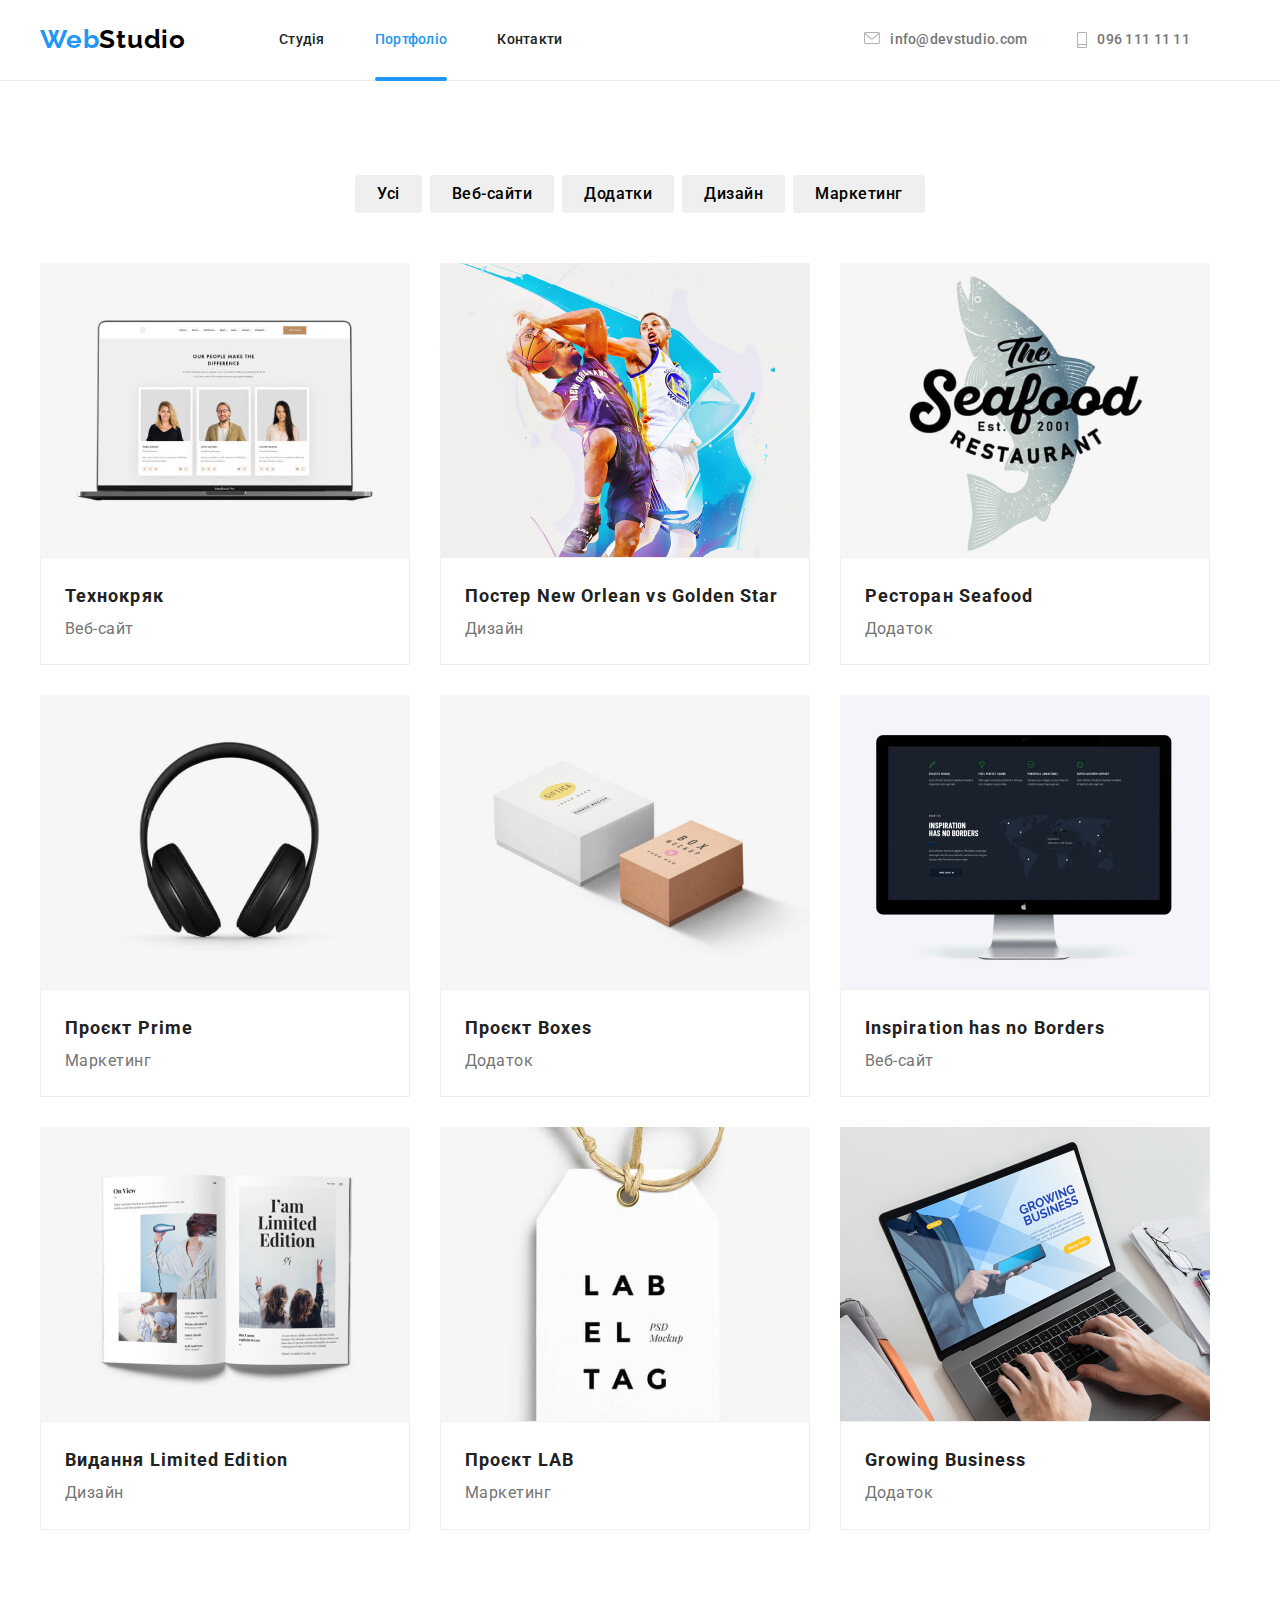
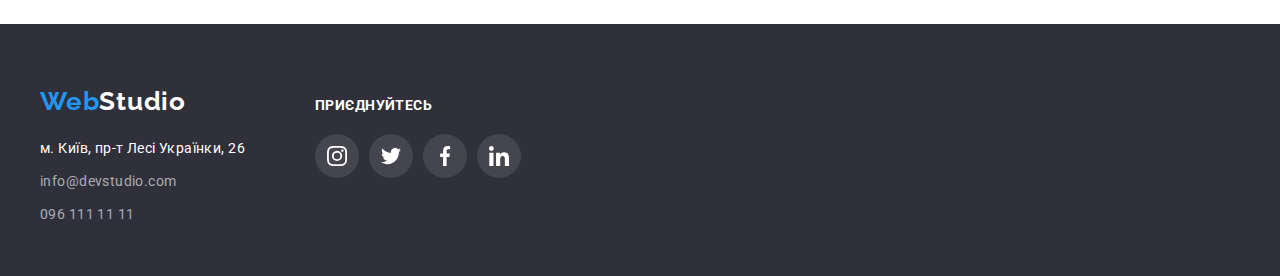
==== portfolio.html @ 2dabf64b "Копіювання 5 роботи" ====
<!DOCTYPE html>
<html lang="uk">

<head>
    <meta charset="UTF-8">
    <meta http-equiv="X-UA-Compatible" content="IE=edge">
    <meta name="viewport" content="width=device-width, initial-scale=1.0">
    <title>Портфоліо</title>

    <link rel="preconnect" href="https://fonts.googleapis.com">
    <link rel="preconnect" href="https://fonts.gstatic.com" crossorigin>
    <link href="https://fonts.googleapis.com/css2?family=Raleway:wght@700&family=Roboto:wght@400;500;700;900&display=swap" rel="stylesheet">

    <link rel="stylesheet" href="https://cdnjs.cloudflare.com/ajax/libs/modern-normalize/1.1.0/modern-normalize.min.css">
    <link rel="stylesheet" href="./css/styles.css">
</head>

<body>

    <!-- Хедер -->
    <header class="nav-border">
        <div class="container">
            <div class="container-nav">
                <nav class="container-nav">
    
                    <a href="./index.html" lang="en" title="Логотип компанії" class="logo link"><span
                            class="logo-accent">Web</span>Studio</a>
    
                    <ul class="site-nav list">
                        <li><a href="./index.html" title="Студія" class="link">Студія</a></li>
                        <li><a href="./portfolio.html" title="Портфоліо" class="link current">Портфоліо</a></li>
                        <li><a href="./contacts.html" title="Контакти" class="link">Контакти</a></li>
                    </ul>
                </nav>
                <div class="container-contacts">
                    <ul class="contacts list">
                        <li>
                            <a href="mailto:info@devstudio.com" class="email-header">
                                <svg class="header-contacts-icon" width="16px" height="12px">
                                    <use href="./images/symbol-defs.svg#icon-envelope"></use>
                                </svg> info@devstudio.com</a>
                        </li>
                        <li>
                            <a href="tel:0961111111" class="tel-header">
                                <svg class="header-contacts-icon" width="10px" height="16px">
                                    <use href="./images/symbol-defs.svg#icon-smartphone"></use>
                                </svg> 096 111 11 11</a>
                        </li>
                    </ul>
                </div>
            </div>
        </div>
    </header>

    <main>
        <section class="main-portfolio">
            <div class="container">

                <h2 class="hidden">Фільтр</h2>
                    <div class="container-buttoms">
                        <ul class="list buttom-list">
                            <li class="buttom-list"><button type="button" class="button secondary">Усі</button></li>
                            <li class="buttom-list"><button type="button" class="button secondary">Веб-сайти</button></li>
                            <li class="buttom-list"><button type="button" class="button secondary">Додатки</button></li>
                            <li class="buttom-list"><button type="button" class="button secondary">Дизайн</button></li>
                            <li class="buttom-list"><button type="button" class="button secondary">Маркетинг</button></li>
                        </ul>
                    </div>

                
                <!-- Проекти студії -->
                <h2 class="ourworks hidden">Проекти студії</h2>
                <div class="portfolio">

                    <ul class="list-portfolio">
                        <li class="li-portfolio">

                            <div class="portfolio-top-wrap">
                                <img class="portfolio-image" src="./images/project1.jpg" alt="Технокряк294" width="370">
                                <p class="portfolio-top-text">
                                    Ресурс пропонує комплексні пропозиції з різним рівнем функціоналу та сервісів. Все це дозволить відвідувачу отримати
                                    вичерпні відомості про компанію чи приватну особу.
                                </p>  
                            </div>

                            <div class="list-portfolio-substrate">
                                <h3 class="maintextheader-portfolio">Технокряк</h3>
                                <p class="maintext-portfolio">Веб-сайт</p>
                            </div>
                        </li>
            
                        <li class="li-portfolio">
                            <div class="portfolio-top-wrap">
                                <img class="portfolio-image" src="./images/project2.jpg" alt="Постер New Orlean vs Golden Star" width="370">
                                <p class="portfolio-top-text">
                                    Ресурс пропонує комплексні пропозиції з різним рівнем функціоналу та сервісів. Все це дозволить відвідувачу отримати
                                    вичерпні відомості про компанію чи приватну особу.
                                </p>
                            </div>

                            <div class="list-portfolio-substrate">
                                <h3 class="maintextheader-portfolio">Постер New Orlean vs Golden Star</h3>
                                <p class="maintext-portfolio">Дизайн</p>
                            </div>
                        </li>
            
                        <li class="li-portfolio">
                            <div class="portfolio-top-wrap">
                                <img class="portfolio-image" src="./images/project3.jpg" alt="Ресторан Seafood" width="370">
                                <p class="portfolio-top-text">
                                    Ресурс пропонує комплексні пропозиції з різним рівнем функціоналу та сервісів. Все це дозволить відвідувачу отримати
                                    вичерпні відомості про компанію чи приватну особу.
                                </p>
                            </div>
                            <div class="list-portfolio-substrate">
                                <h3 class="maintextheader-portfolio">Ресторан Seafood</h3>
                                <p class="maintext-portfolio">Додаток</p>
                                </div>
                        </li>
            
                        <li class="li-portfolio">
                            <div class="portfolio-top-wrap">
                                <img class="portfolio-image" src="./images/project4.jpg" alt=" Проєкт Prime" width="370">
                                <p class="portfolio-top-text">
                                    Ресурс пропонує комплексні пропозиції з різним рівнем функціоналу та сервісів. Все це дозволить відвідувачу отримати
                                    вичерпні відомості про компанію чи приватну особу.
                                </p>
                            </div>
                            <div class="list-portfolio-substrate">
                                <h3 class="maintextheader-portfolio">Проєкт Prime</h3>
                                <p class="maintext-portfolio">Маркетинг</p>
                            </div>
                        </li>

                        <li class="li-portfolio">
                            <div class="portfolio-top-wrap">
                                <img class="portfolio-image" src="./images/project5.jpg" alt="Проєкт Boxes" width="370">
                                <p class="portfolio-top-text">
                                    Ресурс пропонує комплексні пропозиції з різним рівнем функціоналу та сервісів. Все це дозволить відвідувачу отримати
                                    вичерпні відомості про компанію чи приватну особу.
                                </p>
                            </div>

                            <div class="list-portfolio-substrate">
                                <h3 class="maintextheader-portfolio">Проєкт Boxes</h3>
                                <p class="maintext-portfolio">Додаток</p>
                            </div>
                        </li>
                        
                        <li class="li-portfolio">
                            <div class="portfolio-top-wrap">
                                <img class="portfolio-image" src="./images/project6.jpg" alt="Inspiration has no Borders" width="370">
                                <p class="portfolio-top-text">
                                    Ресурс пропонує комплексні пропозиції з різним рівнем функціоналу та сервісів. Все це дозволить відвідувачу отримати
                                    вичерпні відомості про компанію чи приватну особу.
                                </p>
                            </div>

                            <div class="list-portfolio-substrate">
                                <h3 class="maintextheader-portfolio">Inspiration has no Borders</h3>
                                <p class="maintext-portfolio">Веб-сайт</p>
                            </div>
                        </li>
                        
                        <li class="li-portfolio">
                            <div class="portfolio-top-wrap">
                                <img class="portfolio-image" src="./images/project7.jpg" alt="Видання Limited Edition" width="370">
                                <p class="portfolio-top-text">
                                    Ресурс пропонує комплексні пропозиції з різним рівнем функціоналу та сервісів. Все це дозволить відвідувачу отримати
                                    вичерпні відомості про компанію чи приватну особу.
                                </p>
                            </div>

                            <div class="list-portfolio-substrate">
                                <h3 class="maintextheader-portfolio">Видання Limited Edition</h3>
                                <p class="maintext-portfolio">Дизайн</p>
                            </div>
                        </li>
                        
                        <li class="li-portfolio">
                            <div class="portfolio-top-wrap">
                                <img class="portfolio-image" src="./images/project8.jpg" alt="Проєкт LAB" width="370">
                                <p class="portfolio-top-text">
                                    Ресурс пропонує комплексні пропозиції з різним рівнем функціоналу та сервісів. Все це дозволить відвідувачу отримати
                                    вичерпні відомості про компанію чи приватну особу.
                                </p>
                            </div>

                            <div class="list-portfolio-substrate">
                                <h3 class="maintextheader-portfolio">Проєкт LAB</h3>
                                <p class="maintext-portfolio">Маркетинг</p>
                            </div>

                        <li class="li-portfolio">
                            <div class="portfolio-top-wrap">
                                <img class="portfolio-image" src="./images/project9.jpg" alt="Growing Business" width="370">
                                <p class="portfolio-top-text">
                                    Ресурс пропонує комплексні пропозиції з різним рівнем функціоналу та сервісів. Все це дозволить відвідувачу отримати
                                    вичерпні відомості про компанію чи приватну особу.
                                </p>
                            </div>

                            <div class="list-portfolio-substrate">
                                <h3 class="maintextheader-portfolio">Growing Business</h3>
                                <p class="maintext-portfolio">Додаток</p>
                            </div>
                        </li>
                        </li>
                    </ul>
                </div>
            </div>
        </section>

    </main>

<!-- Футер -->
    <footer class="footer">
        <div class="container flex-footer">
            <div>
                <a href="./index.html" lang="en" title="Логотип компанії" class="logo link"><span
                    class="logo-accent">Web</span><span class="logo-footer">Studio</span></a>

                <address class="address">м. Київ, пр-т Лесі Українки, 26</address>

                <ul class="contacts-footer list">
                    <li><a href="mailto:info@devstudio.com" class="link email-footer">info@devstudio.com</a></li>
                    <li><a href="tel:0961111111" class="link tel-footer"> 096 111 11 11</a></li>
                </ul>
            </div>
            <div>
                <p class="maintextheader-join-us uppercase">Приєднуйтесь</p>
                <ul class="soc-icons-list">
                    <li class="soc-icons-item">
                        <a href="" class="footer-soc-icons-link">
                            <svg class="soc-icons-icon" width="20px" height="20px">
                                <use href="./images/symbol-defs.svg#icon-instagram"></use>
                            </svg>
                        </a>
                    </li>
                    <li class="soc-icons-item">
                        <a href="" class="footer-soc-icons-link">
                            <svg class="soc-icons-icon" width="20px" height="20px">
                                <use href="./images/symbol-defs.svg#icon-twitter"></use>
                            </svg>
                        </a>
                    </li>
                    <li class="soc-icons-item">
                        <a href="" class="footer-soc-icons-link">
                            <svg class="soc-icons-icon" width="20px" height="20px">
                                <use href="./images/symbol-defs.svg#icon-facebook"></use>
                            </svg>
                        </a>
                    </li>
                    <li class="soc-icons-item">
                        <a href="" class="footer-soc-icons-link">
                            <svg class="soc-icons-icon" width="20px" height="20px">
                                <use href="./images/symbol-defs.svg#icon-linkedin"></use>
                            </svg>
                        </a>
                    </li>
                </ul>
            </div>
        </div>
    </footer>

</body>

</html>
---- css/styles.css ----
html {
  box-sizing: border-box;
}

*,
*::before,
*::after {
  box-sizing: inherit;
}

:root {
  --logo-color: #000000;
  --primary-text-color: #212121;
  --accent-text-color: #2196f3;
  --light-text-color: #ffffff;
  --grey-text-color: #757575;
  --primary-background-color: #ffffff;
  --secondary-background-color: #2f303a;
  --section-ourteam-background-color: #f5f4fa;
  --svg-main-color:#afb1b8;
  --timing-function:cubic-bezier(0.4, 0, 0.2, 1);
}

body {
  font-family: 'Roboto', sans-serif;
  background-color: var(--primary-background-color);
  color: var(--primary-text-color);
}

.container {
  width: 1230px;
  padding-left: 15px;
  padding-right: 15px;
  margin: 0 auto;
}

.container-nav,
.container-nav-border {
  display: flex;
  align-items: center;
}

.nav-border {
  border-bottom: 1px solid #eeeeee;
}

.container-buttoms {
  display: flex;
  justify-content: center;
}

.container-contacts {
  display: flex;
  margin-left: auto;
  justify-content: baseline;
}

.contacts-li {
    justify-content: center;
    text-align: center;
}

.main-portfolio {
  padding-top: 94px;
  padding-bottom: 94px;
}

.portfolio {
  margin-top: 50px;
}

/* Списки */

.list {
  list-style: none;
  padding: 0;
  margin: 0;
  display: flex;
  justify-content: center;
}

.buttom-list {
  gap: 8px;
}

.list-portfolio,
.list-our-works,
.list-our-team,
.list-our-clients {
  list-style: none;
  padding: 0;
  margin: 0;
  display: flex;
  flex-wrap: wrap;
  gap: 30px;
}

.our-team-image,
.portfolio-image {
  display: block;
}

.portfolio-top-text {
  position: absolute;
  top: 0;
  left: 0;
  background: rgba(33, 150, 243, 0.9);
  color: var(--light-text-color);
  letter-spacing: 0.03em;
  font-size: 18px;
  line-height: 1.6;
  padding: 63px 24px;
  margin: 0;
  height: 100%;
  transform: translateY(100%);
  transition: transform 300ms linear;
  /* overflow: auto; */
}

.portfolio-top-wrap {
  position: relative;
  overflow: hidden;
}

.list-our-team-decoration:last-child {
  margin-right: 0;
}
.list-our-team-decoration {
  box-shadow: 0px 1px 3px rgba(0, 0, 0, 0.12), 0px 1px 1px rgba(0, 0, 0, 0.14),
    0px 2px 1px rgba(0, 0, 0, 0.2);
  border-radius: 0px 0px 4px 4px;
}

.list-our-team-substrate {
  background-color: var(--primary-background-color);
  text-align: center;
  padding-top: 30px;
  padding-bottom: 30px;
}

.list-portfolio-substrate {
  border: 1px solid #eeeeee;
  padding: 20px 24px;
}

.li-portfolio {
  transition-property: box-shadow;
  transition-duration: 250ms;
  transition-timing-function: cubic-bezier(0.4, 0, 0.2, 1);
}

.li-portfolio:hover,
.li-portfolio:focus {
    box-shadow: 0px 1px 1px rgba(0, 0, 0, 0.12), 0px 4px 4px rgba(0, 0, 0, 0.06), 1px 4px 6px rgba(0, 0, 0, 0.16);
}

.li-portfolio:hover .portfolio-top-text {
    transform: translateY(0);
}

/* Заголовки */

.features-maintext,
.ourworks-maintext,
.ourteam-maintext,
.ourclients-maintext {
  font-weight: 700;
  font-size: 36px;
  line-height: 1.2;
  letter-spacing: 0.03em;
  margin-top: 0;
  margin-bottom: 50px;
  text-align: center;
}

.maintextheader-features {
  margin-bottom: 10px;
}

.maintextheader-features,
.maintextheader-join-us,
.ourworks-text {
    font-weight: 700;
    font-size: 14px;
    line-height: 1.14;
    letter-spacing: 0.03em;
}

.maintextheader-join-us,
.ourworks-text {
    color: var(--primary-background-color);
}

.ourworks-link {
  text-decoration: none;
  position: relative;
} 

.our-works-image {
  display: block;
}

.ourworks-overlay {
  display: flex;
  justify-content: center;
  align-items: center;
  position:absolute;
  bottom:0;
  height: 70px;
  width: 100%;
  background: rgba(47, 48, 58, 0.8);
}

.maintextheader-join-us {
  margin-bottom: 20px;
}

.maintextheader-team {
  font-weight: 500;
  font-size: 16px;
  line-height: 1.2;
  letter-spacing: 0.03em;
  margin: 0 0;
  padding-bottom: 10px;
}

.maintextheader-portfolio {
  font-weight: 700;
  font-size: 18px;
  line-height: 2;
  letter-spacing: 0.06em;
  margin: 0 0;
}

.maintext-portfolio {
  font-size: 16px;
  line-height: 1.9;
  letter-spacing: 0.03em;
  color: var(--grey-text-color);
  margin: 0 0;
}

.maintext-features {
  font-size: 14px;
  line-height: 1.71;
  letter-spacing: 0.03em;
  color: var(--grey-text-color);
  margin-top: 0;
  margin-bottom: 0;
}

.maintext-team {
  font-size: 16px;
  line-height: 1.2;
  letter-spacing: 0.03em;
  color: var(--grey-text-color);
  margin: 0 0;
}

/* Скрыть заголовки */

.hidden {
  position: absolute;
  white-space: nowrap;
  width: 1px;
  height: 1px;
  overflow: hidden;
  border: 0;
  padding: 0;
  clip: rect(0 0 0 0);
  clip-path: inset(50%);
  margin: -1px;
}

/* Логотип */

.logo {
  font-family: 'Raleway', sans-serif;
  color: var(--logo-color);
  font-weight: 700;
  font-size: 26px;
  line-height: 1.2;
  letter-spacing: 0.03em;
}

.logo-accent {
  color: var(--accent-text-color);
}

.logo.link {
  text-decoration: none;
}

/* Навігація */

.site-nav {
  display: flex;
  font-weight: 500;
  font-size: 14px;
  line-height: 1.14;
  letter-spacing: 0.02em;
  margin-left: 93px;
}

.site-nav .link:hover,
.site-nav .link:focus {
  color: var(--accent-text-color);
}

.site-nav .link {
  position: relative;
  display: block;
  padding-top: 32px;
  padding-bottom: 32px;
  text-decoration: none;
  color: var(--primary-text-color);
  transition-property: color;
  transition-duration: 250ms;
  transition-timing-function: cubic-bezier(0.4, 0, 0.2, 1);
}

.site-nav .link.current {
  color: var(--accent-text-color);
}

.site-nav .link.current:after {
  content:'';
  position: absolute;
  bottom: -1px;
  display: block;
  width: 100%;
  height: 4px;
  background: var(--accent-text-color);
  border-radius: 2px;
}


.site-nav li {
  margin-right: 50px;
}


/* Контактная информация */

.header-contacts-icon {
  fill: var(--svg-main-color);
  margin-right: 10px;
  transition-property: background-color;
  transition-duration: 250ms;
  transition-timing-function: cubic-bezier(0.4, 0, 0.2, 1);
}

.email-header,
.tel-header {
  color: var(--grey-text-color);
  text-decoration: none;
  display: flex;
  justify-content: center;
  text-align: center;
  transition-property: background-color;
  transition-duration: 250ms;
  transition-timing-function: cubic-bezier(0.4, 0, 0.2, 1);
}

.email-header:hover,
.email-header:focus {
    color: var(--accent-text-color);
}

.tel-header:hover,
.tel-header:focus {
    color: var(--accent-text-color);
}

.email-header:hover .header-contacts-icon,
.email-header:focus .header-contacts-icon {
  fill: var(--accent-text-color);
}

.tel-header:hover .header-contacts-icon,
.tel-header:focus .header-contacts-icon {
  fill: var(--accent-text-color);
}


.contacts {
  display: flex;
  font-weight: 500;
  font-size: 14px;
  line-height: 1.14;
  letter-spacing: 0.02em;
}

.contacts-footer .list,
.contacts-footer .link,
.contacts .list,
.contacts .link {
  text-decoration: none;
}

.contacts li {
  margin-right: 50px;
  display: flex;
  justify-content: center;
}

.contacts-footer {
  font-weight: 500;
  font-size: 14px;
  line-height: 1.14;
  letter-spacing: 0.02em;
  display: block;
}

.contacts-footer li {
  margin-top: 9px;
  margin-bottom: 9px;
  display: block;
}

/* Герой */

.overlay {
  max-width: 1600px;
  height: 600px;
  margin-left: auto;
  margin-right: auto;
  background-image: linear-gradient(rgba(47, 48, 58, 0.4), rgba(47, 48, 58, 0.4)),
    url(../images/Hero.jpg);
  background-size: cover;
  background-position: center;
  background-repeat: no-repeat;
}

.hero {
  background-color: var(--secondary-background-color);
  justify-content: center;
  text-align: center;
  padding-top: 200px;
  padding-bottom: 200px;
}

.hero-title {
  color: var(--light-text-color);
  font-weight: 900;
  font-size: 44px;
  line-height: 1.4;
  letter-spacing: 0.06em;
  margin-top: 0;
  margin-bottom: 30px;
}

.hero-title-position {
  width: 696px;
  display: inline-block;
}

.hero-buttom-position {
  display: block;
}

/* Основной блок */

/* Секція "Особливості" i "Чим ми займаємося" */

.features {
  background-color: var(--primary-background-color);
}

.ourworks {
  background-color: var(--primary-background-color);
  padding-bottom: 94px;
}

/* Секція "Наша команда" */

.ourteam {
  background-color: var(--section-ourteam-background-color);
}

.soc-icons-icon {
  transition-property: fill;
  transition-duration: 250ms;
  transition-timing-function: cubic-bezier(0.4, 0, 0.2, 1);
}

.soc-icons-list {
    padding: 0 0;
    margin-top: 16px;
    list-style: none;
    gap: 10px;
}

.soc-icons-list,
.soc-icons-item {
    display: flex;
    justify-content: center;
    align-items: center;
}

.soc-icons-link {
    display: flex;   
    padding: 12px;
    width: 44px;
    height: 44px;
    border-radius: 50%;
    fill: var(--svg-main-color);
    transition-property: background-color;
    transition-duration: 250ms;
    transition-timing-function: cubic-bezier(0.4, 0, 0.2, 1);
}

.soc-icons-link:hover,
.soc-icons-link:focus {
    background-color: var(--accent-text-color);
}

.soc-icons-link:hover .soc-icons-icon,
.soc-icons-link:focus .soc-icons-icon {
    fill: var(--light-text-color);
}

.features,
.ourteam,
.ourclients {
  padding-top: 94px;
  padding-bottom: 94px;
}

.features-li {
  width: 270px;
  margin-right: 30px;
}

.features-li:last-child {
  padding-right: 0;
}

.features-block {
    width: 270px;
    height: 120px;
    background-color: var(--section-ourteam-background-color);
    border-radius: 4px;
    margin-bottom: 30px;
    display: flex;
    justify-content:center;
    align-items: center;
}

.features-block-icon {
    width: 70px;
    height: 70px;
}

.button {
  display: inline-block;
  font-family: inherit;
  border: hidden;
  cursor: pointer;
}

/* Секція Постійні клієнти */

.our-clients-icon {
    fill: var(--svg-main-color);
    transition-property: fill;
    transition-duration: 250ms;
    transition-timing-function: cubic-bezier(0.4, 0, 0.2, 1);
}

.list-our-clients-substrate {
    display: flex;
    align-items: center;
    fill: var(--svg-main-color);
}

.our-clients-link {
    display: flex;
    justify-content: center;
    align-items: center;
    width: 170px;
    height: 92px;
    border: 1px solid #AFB1B8;
    border-radius: 4px;
    transition-property: border-color, fill;
    transition-duration: 250ms;
    transition-timing-function: cubic-bezier(0.4, 0, 0.2, 1);
}

/* substrate - это подложка, div */

.our-clients-link:focus,
.our-clients-link:hover {
    border-color: var(--accent-text-color);
}

.our-clients-link:focus .our-clients-icon,
.our-clients-link:hover .our-clients-icon {
    fill: var(--accent-text-color);
}


/* Кнопки */

.button.primary {
  color: var(--light-text-color);
  background-color: var(--accent-text-color);
  font-weight: 700;
  font-size: 16px;
  line-height: 1.9;
  align-items: center;
  text-align: center;
  letter-spacing: 0.06em;
  padding: 10px 32px;
  border-radius: 4px;
  text-align: center;
  transition-property: color, background-color;
  transition-duration: 250ms;
  transition-timing-function: cubic-bezier(0.4, 0, 0.2, 1);
}

.button.primary:hover,
.button.primary:focus {
  color: var(--light-text-color);
  background-color: var(--accent-text-color);
}

.button.secondary {
  font-weight: 500;
  font-size: 16px;
  line-height: 1.6;
  text-align: center;
  letter-spacing: 0.03em;
  padding: 6px 22px;
  border-radius: 4px;
  text-align: center;
  transition-property: background-color, color, box-shadow;
  transition-duration: 250ms;
  transition-timing-function: cubic-bezier(0.4, 0, 0.2, 1);
}

.button.secondary:hover,
.button.secondary:focus {
  background-color: var(--accent-text-color);
  color: var(--light-text-color);
  box-shadow: 0px 3px 1px rgba(0, 0, 0, 0.1), 0px 1px 2px rgba(0, 0, 0, 0.08), 0px 2px 2px rgba(0, 0, 0, 0.12);
}

.uppercase {
  text-transform: uppercase;
}

/* Футер*/

.footer {
  background-color: var(--secondary-background-color);
  height: 252px;
  padding-top: 60px;
  padding-bottom: 60px;
}

.flex-footer {
    display: flex;
    align-items: baseline;
    justify-content: baseline;
    gap: 70px;
}

.address {
  color: var(--light-text-color);
  font-style: normal;
  font-size: 14px;
  line-height: 1.7;
  letter-spacing: 0.03em;
  margin-top: 20px;
}

.logo-footer {
  color: var(--light-text-color);
}

.email-footer,
.tel-footer {
  color: rgba(255, 255, 255, 0.6);
  font-weight: 400;
  font-size: 14px;
  line-height: 1.7;
  letter-spacing: 0.03em;
  transition-property: color;
  transition-duration: 250ms;
  transition-timing-function: cubic-bezier(0.4, 0, 0.2, 1);
}

.email-footer:hover,
.email-footer:focus {
  color: var(--accent-text-color);
}

.tel-footer:hover,
.tel-footer:focus {
  color: var(--accent-text-color);
}


.footer-soc-icons-link {
  display: flex;
  padding: 12px;
  width: 44px;
  height: 44px;
  border-radius: 50%;
  background-color: rgba(255, 255, 255, 0.1);
  fill: var(--light-text-color);
  transition-property: background-color, fill;
  transition-duration: 250ms;
  transition-timing-function: cubic-bezier(0.4, 0, 0.2, 1);
}

.footer-soc-icons-link:hover,
.footer-soc-icons-link:focus {
    background-color: var(--accent-text-color);
}

.footer-soc-icons-link:hover .footer-soc-icons-icon,
.footer-soc-icons-link:focus .footer-soc-icons-icon {
    fill: var(--light-text-color);
}


.backdrop {
  top: 0;
  width: 100%;
  height: 100%;
  position: fixed;
  background: rgba(0, 0, 0, 0.2);
  transition: opacity 300ms linear, visibility 300ms linear;
}


.modal {
  width: 528px;
  min-height: 581px;
  background-color: var(--primary-background-color);
  position: absolute;
  top: 50%;
  left: 50%;
  transform: translate(-50%, -50%) scale(1);
  transition: transform 300ms linear;
}

.backdrop.is-hidden .modal {
  transform: translate(-50%, -50%) scale(0);

}

.modal-btn {
  width: 30px;
  height: 30px;
  border: 1px solid rgba(0, 0, 0, 0.1);
  border-radius: 50%;
  background-color: transparent;
  position: absolute;
  right: 8px;
  top: 8px;
  display: flex;
  align-items: center;
  justify-content: center;
  padding: 0;
  cursor: pointer;
}


.is-hidden {
  opacity: 0;
  visibility: hidden;
  pointer-events: none;
}
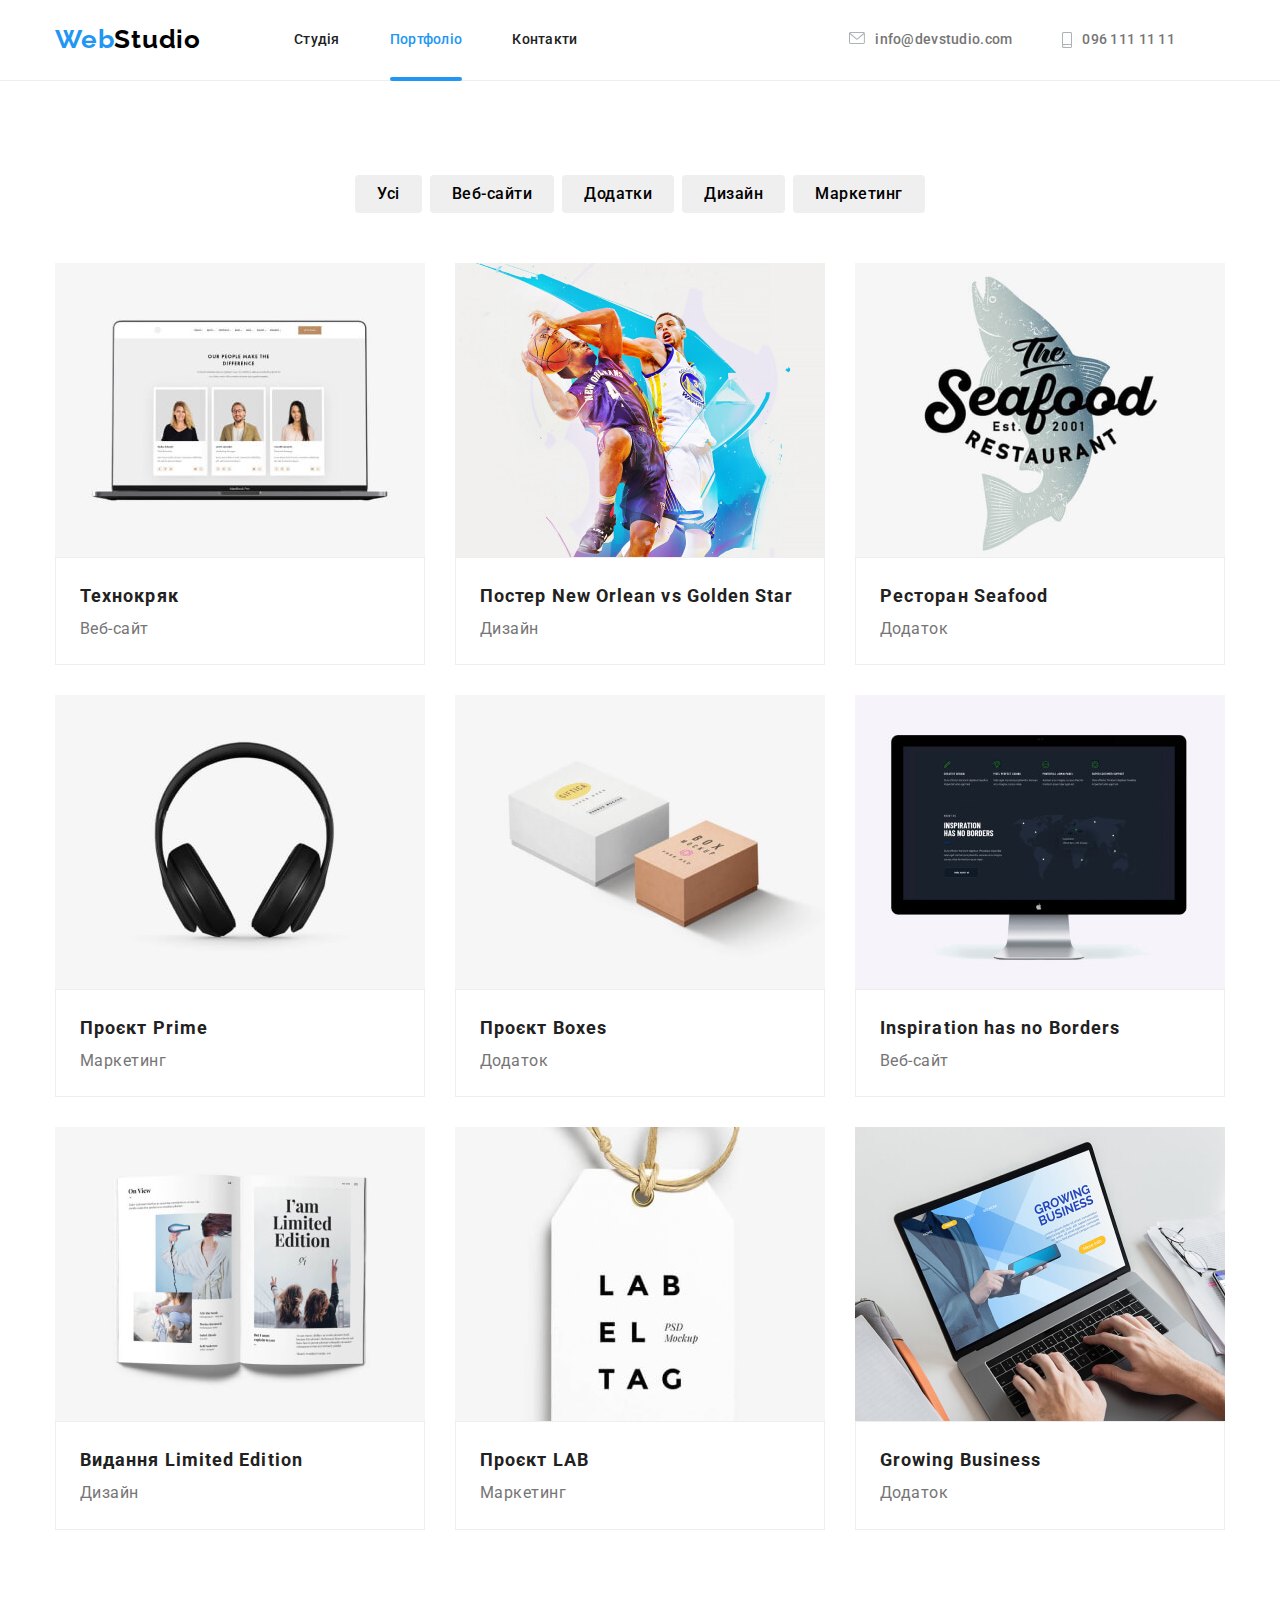
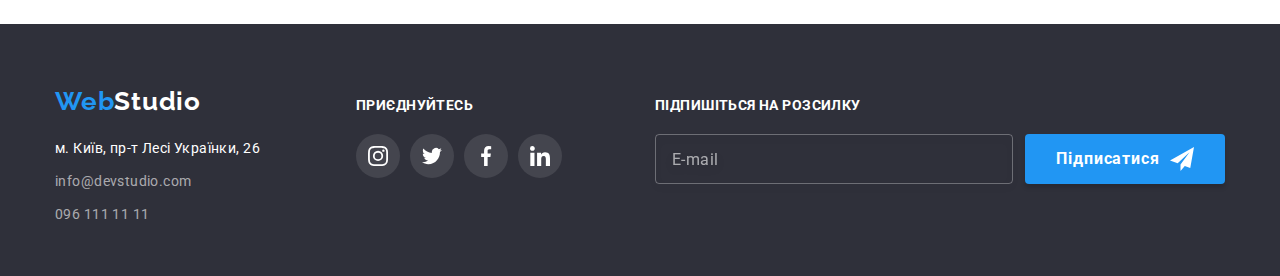
==== commit 625226c7: "Зробила футер" ====
--- a/portfolio.html
+++ b/portfolio.html
@@ -214,54 +214,68 @@
     </main>
 
 <!-- Футер -->
-    <footer class="footer">
-        <div class="container flex-footer">
-            <div>
-                <a href="./index.html" lang="en" title="Логотип компанії" class="logo link"><span
+<footer class="footer">
+    <div class="container flex-footer">
+        <div>
+            <a href="./index.html" lang="en" title="Логотип компанії" class="logo link"><span
                     class="logo-accent">Web</span><span class="logo-footer">Studio</span></a>
 
-                <address class="address">м. Київ, пр-т Лесі Українки, 26</address>
-
-                <ul class="contacts-footer list">
-                    <li><a href="mailto:info@devstudio.com" class="link email-footer">info@devstudio.com</a></li>
-                    <li><a href="tel:0961111111" class="link tel-footer"> 096 111 11 11</a></li>
-                </ul>
+            <address class="address">м. Київ, пр-т Лесі Українки, 26</address>
+
+            <ul class="contacts-footer list">
+                <li><a href="mailto:info@devstudio.com" class="link email-footer">info@devstudio.com</a></li>
+                <li><a href="tel:0961111111" class="link tel-footer"> 096 111 11 11</a></li>
+            </ul>
+        </div>
+
+        <div class="soc-icons-footer">
+            <p class="maintextheader-join-us uppercase">Приєднуйтесь</p>
+            <ul class="soc-icons-list">
+                <li class="soc-icons-item">
+                    <a href="" class="footer-soc-icons-link">
+                        <svg class="soc-icons-icon" width="20px" height="20px">
+                            <use href="./images/symbol-defs.svg#icon-instagram"></use>
+                        </svg>
+                    </a>
+                </li>
+                <li class="soc-icons-item">
+                    <a href="" class="footer-soc-icons-link">
+                        <svg class="soc-icons-icon" width="20px" height="20px">
+                            <use href="./images/symbol-defs.svg#icon-twitter"></use>
+                        </svg>
+                    </a>
+                </li>
+                <li class="soc-icons-item">
+                    <a href="" class="footer-soc-icons-link">
+                        <svg class="soc-icons-icon" width="20px" height="20px">
+                            <use href="./images/symbol-defs.svg#icon-facebook"></use>
+                        </svg>
+                    </a>
+                </li>
+                <li class="soc-icons-item">
+                    <a href="" class="footer-soc-icons-link">
+                        <svg class="soc-icons-icon" width="20px" height="20px">
+                            <use href="./images/symbol-defs.svg#icon-linkedin"></use>
+                        </svg>
+                    </a>
+                </li>
+            </ul>
+        </div>
+
+        <div class="subscription">
+            <label for="user-email" class="maintextheader-join-us uppercase">Підпишіться на розсилку</label>
+            <div class="subscr-div">
+                <input type="email" class="input-subscr" name="user-email" placeholder="E-mail">
+
+                <button type="submit" class="modal-btn-subsr">Підписатися
+                    <svg class="icon-telegram" width="24px" height="24px">
+                        <use href="./images/symbol-defs.svg#icon-icon-send"></use>
+                    </svg>
+                </button>
             </div>
-            <div>
-                <p class="maintextheader-join-us uppercase">Приєднуйтесь</p>
-                <ul class="soc-icons-list">
-                    <li class="soc-icons-item">
-                        <a href="" class="footer-soc-icons-link">
-                            <svg class="soc-icons-icon" width="20px" height="20px">
-                                <use href="./images/symbol-defs.svg#icon-instagram"></use>
-                            </svg>
-                        </a>
-                    </li>
-                    <li class="soc-icons-item">
-                        <a href="" class="footer-soc-icons-link">
-                            <svg class="soc-icons-icon" width="20px" height="20px">
-                                <use href="./images/symbol-defs.svg#icon-twitter"></use>
-                            </svg>
-                        </a>
-                    </li>
-                    <li class="soc-icons-item">
-                        <a href="" class="footer-soc-icons-link">
-                            <svg class="soc-icons-icon" width="20px" height="20px">
-                                <use href="./images/symbol-defs.svg#icon-facebook"></use>
-                            </svg>
-                        </a>
-                    </li>
-                    <li class="soc-icons-item">
-                        <a href="" class="footer-soc-icons-link">
-                            <svg class="soc-icons-icon" width="20px" height="20px">
-                                <use href="./images/symbol-defs.svg#icon-linkedin"></use>
-                            </svg>
-                        </a>
-                    </li>
-                </ul>
-            </div>
-        </div>
-    </footer>
+        </div>
+    </div>
+</footer>
 
 </body>
 
--- a/css/styles.css
+++ b/css/styles.css
@@ -28,7 +28,7 @@
 }
 
 .container {
-  width: 1230px;
+  width: 1200px;
   padding-left: 15px;
   padding-right: 15px;
   margin: 0 auto;
@@ -663,10 +663,10 @@
     display: flex;
     align-items: baseline;
     justify-content: baseline;
-    gap: 70px;
 }
 
 .address {
+  width: 231px;
   color: var(--light-text-color);
   font-style: normal;
   font-size: 14px;
@@ -701,6 +701,9 @@
   color: var(--accent-text-color);
 }
 
+.soc-icons-footer {
+  margin-left: 70px;
+}
 
 .footer-soc-icons-link {
   display: flex;
@@ -745,6 +748,8 @@
   left: 50%;
   transform: translate(-50%, -50%) scale(1);
   transition: transform 300ms linear;
+  margin: 0;
+  padding: 0;
 }
 
 .backdrop.is-hidden .modal {
@@ -773,4 +778,237 @@
   opacity: 0;
   visibility: hidden;
   pointer-events: none;
+}
+
+.modal-btn svg:focus,
+.modal-btn svg:hover {
+  fill: var(--accent-text-color);
+  transition-duration: 250ms;
+  transition-timing-function: cubic-bezier(0.4, 0, 0.2, 1);
+}
+
+.modal-form {
+  text-align: center;
+  justify-content: center;
+  align-items: center;
+}
+
+.modal-title {
+  font-weight: 700;
+  font-size: 20px;
+  line-height: 1.15;
+  text-align: center;
+  letter-spacing: 0.03em;
+  color: var(--primary-text-color);
+  margin: 40px 40px 12px;
+}
+
+.modal-div {
+  margin: 0;
+  margin-bottom: 10px;
+}
+
+.check-div {
+  display: flex;
+  align-items: center;
+  justify-content: center;
+  margin-top: 20px;
+}
+
+.input-label {
+  display: block;
+  margin: 0;
+  padding-left: 40px;
+  text-align: left;
+  font-size: 12px;
+  line-height: 1.16;
+  letter-spacing: 0.01em;
+  color: var(--grey-text-color);
+}
+
+.checkbox-text {
+    font-size: 14px;
+    line-height: 1.71;
+    letter-spacing: 0.03em;
+    color: var(--grey-text-color);
+    display: flex;
+    align-items: center;
+    justify-content: center;
+}
+
+.checkbox-text span {
+  width: 16px;
+  height: 15px;
+  border: 2px solid var(--logo-color);
+  border-radius: 2px;
+  margin-right: 7px;
+  display: flex;
+  align-items: center;
+  justify-content: center;
+  fill: transparent;
+}
+
+.input-check:checked + .checkbox-text span {
+  background-color: var(--accent-text-color);
+  border-color: transparent;
+  fill: var(--light-text-color);
+}
+
+.input-check:focus + .checkbox-text span {
+  border-color: var(--accent-text-color);
+}
+
+/*.checkbox-text::before {
+  content: ;
+  width: 16px;
+  height: 15px;
+  border: 2px solid var(--logo-color);
+  border-radius: 2px;
+  margin-right: 7px;
+}
+
+.input-check:checked + .checkbox-text::before {
+  background-color: var(--accent-text-color);
+  background-image: url(../images/form/check.svg);
+  background-position: center;
+  background-repeat: no-repeat;
+  border-color: transparent;
+}*/
+
+.modal-input,
+.comment-input {
+  width: 448px;
+  height: 40px;
+
+  border: 1px solid rgba(33, 33, 33, 0.2);
+  border-radius: 4px;
+  outline-color: transparent;
+
+  font-size: 12px;
+  line-height: 1.16;
+  letter-spacing: 0.01em;
+  color: rgba(117, 117, 117, 0.5);
+
+  padding-left: 42px;
+}
+
+.modal-input:focus {
+  border: 1px solid var(--accent-text-color);
+  transition-duration: 250ms;
+  transition-timing-function: cubic-bezier(0.4, 0, 0.2, 1);
+}
+
+.comment-input:focus, .modal-input:focus + .modal-input-icon {
+  fill: var(--accent-text-color);
+  transition-duration: 250ms;
+  transition-timing-function: cubic-bezier(0.4, 0, 0.2, 1);
+}
+
+.comment-input {
+  height: 120px;
+  padding: 12px 16px;
+}
+
+.modal-input::placeholder,
+.comment-input::placeholder {
+    font-size: 12px;
+    line-height: 1.16;
+    letter-spacing: 0.01em;
+    color: rgba(117, 117, 117, 0.5);
+}
+
+.modal-input-icon {
+  position: absolute;
+  top: 25%;
+  left: 53px;
+}
+
+.input-wrap {
+  position: relative;
+}
+
+.conditions {
+  color: var(--accent-text-color);
+  margin-left: 3px;
+}
+
+/* Підписка у футері */
+
+.subscription {
+  margin-left: 93px;
+}
+
+.modal-btn-send,
+.modal-btn-subsr {
+
+  display: flex;
+  text-align: center;
+  align-items: center;
+  justify-content: center;
+
+  min-width: 200px;
+  height: 50px;
+  color: var(--light-text-color);
+  background-color: var(--accent-text-color);
+  box-shadow: 0px 4px 4px rgba(0, 0, 0, 0.15);
+  border-radius: 4px;
+
+  font-weight: 700;
+  font-size: 16px;
+  line-height: 1.88;
+  letter-spacing: 0.06em;
+
+  border: hidden;
+  cursor: pointer;
+ 
+  transition-duration: 250ms;
+  transition-timing-function: cubic-bezier(0.4, 0, 0.2, 1);
+}
+
+.modal-btn-send {
+  padding: 10px 52px;
+  margin: 30px 164px 40px;
+}
+
+.modal-btn-subsr {
+  margin-left: 12px;
+}
+
+.modal-btn-subsr:hover,
+.modal-btn-subsr:focus,
+.modal-btn-send:hover,
+.modal-btn-send:focus {
+  background: #188CE8;
+}
+
+.input-subscr {
+  width: 358px;
+  height: 50px;
+  border: 1px solid rgba(255, 255, 255, 0.3);
+  filter: drop-shadow(0px 4px 4px rgba(0, 0, 0, 0.15));
+  border-radius: 4px;
+  background-color: transparent;
+  padding: 15px 16px;
+  font-size: 16px;
+  line-height: 1.25px;
+  letter-spacing: 0.03em;
+  color: rgba(255, 255, 255, 0.6);
+}
+
+.input-subscr::placeholder {
+  font-size: 16px;
+  line-height: 1.25;
+  display: flex;
+  align-items: center;
+  letter-spacing: 0.03em;
+  color: rgba(255, 255, 255, 0.6);
+}
+
+.subscr-div {
+  margin-top: 20px;
+  display: flex;
+}
+
+.icon-telegram {
+  margin-left: 10px;
 }